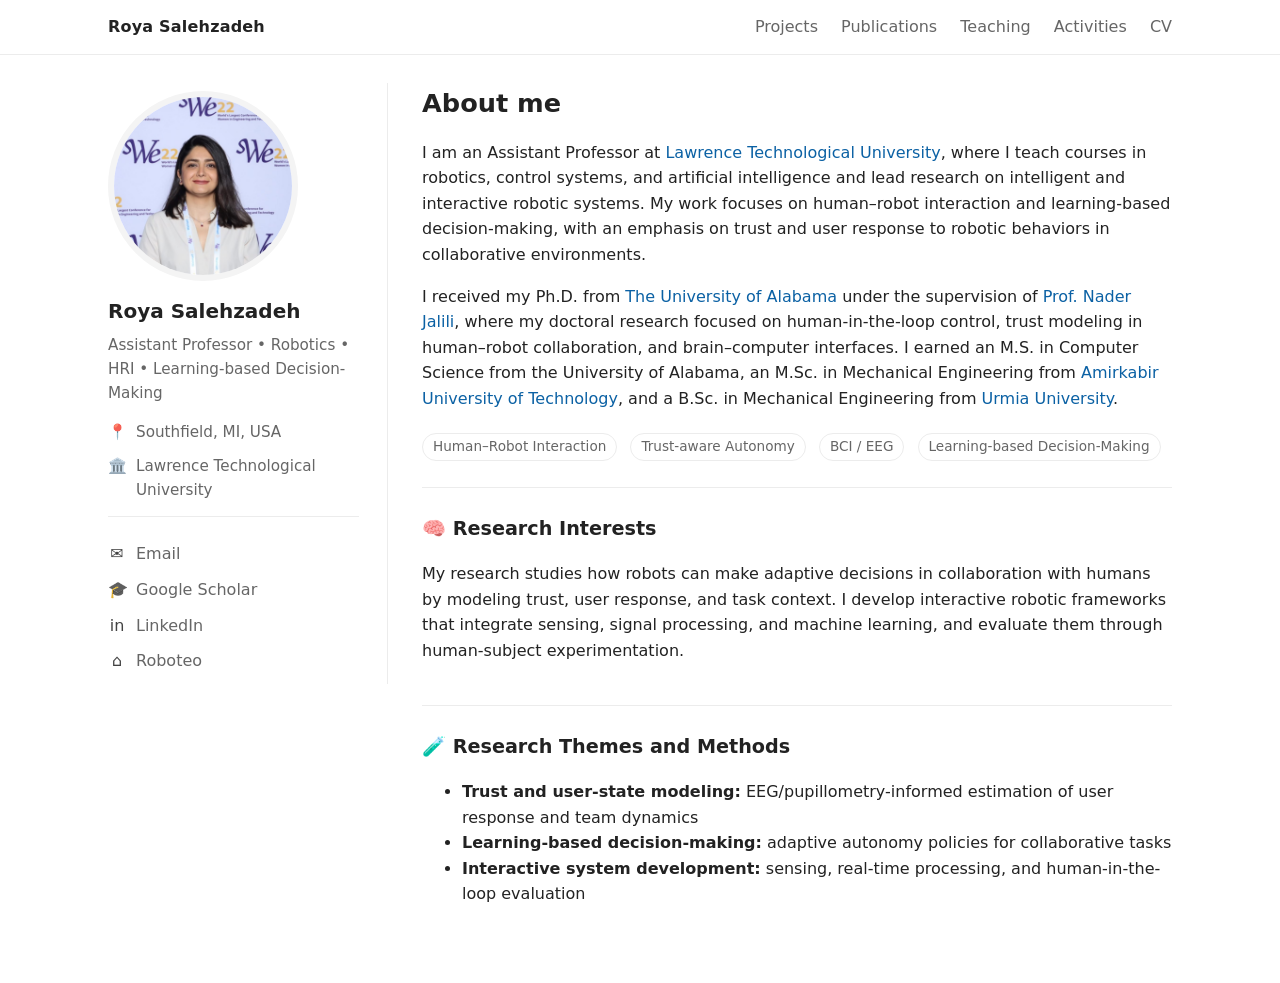
==== index.html @ 623c1b45 "Update index.html" ====
<!doctype html>
<html lang="en">
<head>
  <meta charset="utf-8" />
  <meta name="viewport" content="width=device-width,initial-scale=1" />
  <title>Roya Salehzadeh</title>

  <style>
    :root{
      --text:#222;
      --muted:#666;
      --link:#0b61a4;
      --line:#ececec;
      --bg:#ffffff;
      --card:#fafafa;
    }
    *{ box-sizing:border-box; }
    body{
      margin:0;
      background:var(--bg);
      color:var(--text);
      font-family: system-ui, -apple-system, Segoe UI, Roboto, Arial, sans-serif;
      line-height:1.6;
    }

    /* Top nav */
    header{
      border-bottom:1px solid var(--line);
      background:#fff;
      position:sticky;
      top:0;
      z-index:10;
    }
    .topbar{
      max-width:1100px;
      margin:0 auto;
      padding:14px 18px;
      display:flex;
      align-items:center;
      justify-content:space-between;
      gap:16px;
    }
    .brand{
      font-weight:650;
      letter-spacing:.2px;
      text-decoration:none;
      color:var(--text);
      white-space:nowrap;
    }
    nav a{
      color:var(--muted);
      text-decoration:none;
      margin-left:18px;
      font-weight:500;
    }
    nav a:hover{ color:var(--link); }

    a{ color:var(--link); text-decoration:none; }
    a:hover{ text-decoration:underline; }

    /* Layout */
    .wrap{
      max-width:1100px;
      margin:0 auto;
      padding:28px 18px 60px;
      display:grid;
      grid-template-columns: 280px 1fr;
      gap:34px;
      align-items:start;
    }

    /* Left profile card */
    .profile{
      position:sticky;
      top:78px; /* below navbar */
      border-right:1px solid var(--line);
      padding-right:28px;
    }
    .avatar{
      width:190px;
      height:190px;
      border-radius:50%;
      object-fit:cover;
      display:block;
      margin:8px 0 14px;
      border:6px solid #f4f4f4;
    }
    .name{
      font-size:1.25rem;
      font-weight:700;
      margin:0;
    }
    .title{
      margin:6px 0 14px;
      color:var(--muted);
      font-size:.95rem;
    }
    .meta{
      margin:14px 0 0;
      padding:0;
      list-style:none;
      color:var(--muted);
      font-size:.95rem;
    }
    .meta li{
      display:flex;
      gap:10px;
      align-items:flex-start;
      margin:10px 0;
    }
    .icon{
      width:18px;
      text-align:center;
      opacity:.85;
    }
    .links{
      margin-top:14px;
      padding-top:14px;
      border-top:1px solid var(--line);
    }
    .links a{
      display:flex;
      align-items:center;
      gap:10px;
      margin:10px 0;
      color:var(--text);
    }
    .links a span{ color:var(--muted); }
    .links a:hover span{ color:var(--link); }

    /* Right content */
    .content h2{
      font-size:1.6rem;
      margin:0 0 10px;
    }
    .section{
      padding:0 0 26px;
      border-bottom:1px solid var(--line);
      margin-bottom:26px;
    }
    .section h3{
      display:flex;
      align-items:center;
      gap:10px;
      margin:0 0 10px;
      font-size:1.2rem;
    }
    .pill{
      display:inline-block;
      padding:2px 10px;
      border:1px solid var(--line);
      border-radius:999px;
      font-size:.85rem;
      color:var(--muted);
      background:#fff;
      margin-right:8px;
      margin-top:6px;
    }

    /* Responsive */
    @media (max-width: 900px){
      .wrap{
        grid-template-columns: 1fr;
      }
      .profile{
        position:relative;
        top:auto;
        border-right:none;
        padding-right:0;
        border-bottom:1px solid var(--line);
        padding-bottom:22px;
        margin-bottom:22px;
      }
      .avatar{ margin:0 auto 12px; }
    }
  </style>
</head>

<body>
  <header>
    <div class="topbar">
      <a class="brand" href="index.html">Roya Salehzadeh</a>
      <nav>
        <a href="projects.html">Projects</a>
        <a href="publications.html">Publications</a>
        <a href="teaching.html">Teaching</a>
        <a href="activities.html">Activities</a>
        <a href="cv.html">CV</a>
        
      </nav>
    </div>
  </header>

  <main class="wrap">

    <!-- LEFT: profile -->
    <aside class="profile">
      <!-- Put your image in: images/Salehzadeh_headshot.jpg -->
      <img class="avatar" src="images/roya.jpg" alt="Roya Salehzadeh">

      <p class="name">Roya Salehzadeh</p>
      <p class="title">
        Assistant Professor • Robotics • HRI • Learning-based Decision-Making
      </p>

      <ul class="meta">
        <li><div class="icon">📍</div><div>Southfield, MI, USA</div></li>
        <li><div class="icon">🏛️</div><div>Lawrence Technological University</div></li>
      </ul>

      <div class="links">
        <a href="mailto:rsalehzad@ltu.edu"><div class="icon">✉️</div><span>Email</span></a>
        <a href="https://scholar.google.com/citations?user=mg-GJgMAAAAJ&hl=en" target="_blank" rel="noopener noreferrer">
        <div class="icon">🎓</div><span>Google Scholar</span>
        </a>

        <a href="https://www.linkedin.com/in/roya-salehzadeh/" target="_blank" rel="noopener noreferrer">
        <div class="icon">in</div><span>LinkedIn</span>
        </a>
        <a href="https://roboteo.ai/" target="_blank" rel="noopener noreferrer"><div class="icon">⌂</div><span>Roboteo</span></a>
        <!-- Add ORCID if you want -->
        <!-- <a href="https://orcid.org/0000-0000-0000-0000" target="_blank" rel="noopener noreferrer"><div class="icon">🆔</div><span>ORCID</span></a> -->
      </div>
    </aside>

    <!-- RIGHT: content -->
    <section class="content">

      <div class="section">
        <h2>About me</h2>
        <p>
          I am an Assistant Professor at
          <a href="https://www.ltu.edu/" target="_blank" rel="noopener noreferrer">Lawrence Technological University</a>,
          where I teach courses in robotics, control systems, and artificial intelligence and lead research on intelligent
          and interactive robotic systems. My work focuses on human–robot interaction and learning-based decision-making,
          with an emphasis on trust and user response to robotic behaviors in collaborative environments.
        </p>
        <p>
          I received my Ph.D. from
          <a href="https://www.ua.edu/" target="_blank" rel="noopener noreferrer">The University of Alabama</a>
          under the supervision of
          <a href="https://www.smu.edu/aboutsmu/administration/dean-lyle" target="_blank" rel="noopener noreferrer">Prof. Nader Jalili</a>,
          where my doctoral research focused on human-in-the-loop control, trust modeling in human–robot collaboration, and
          brain–computer interfaces.  I earned an M.S. in Computer Science from the University of Alabama, an M.Sc. in Mechanical Engineering from <a href="https://aut.ac.ir/en" target="_blank" rel="noopener noreferrer">Amirkabir University of Technology</a>,
          and a B.Sc. in Mechanical Engineering from <a href="https://urmia.ac.ir/" target="_blank" rel="noopener noreferrer">Urmia University</a>.
        </p>

        <div>
          <span class="pill">Human–Robot Interaction</span>
          <span class="pill">Trust-aware Autonomy</span>
          <span class="pill">BCI / EEG</span>
          <span class="pill">Learning-based Decision-Making</span>
        </div>
      </div>

      <div class="section">
        <h3>🧠 Research Interests</h3>
        <p>
          My research studies how robots can make adaptive decisions in collaboration with humans by modeling trust, user
          response, and task context. I develop interactive robotic frameworks that integrate sensing, signal processing,
          and machine learning, and evaluate them through human-subject experimentation.
        </p>
      </div>

      <div class="section" style="border-bottom:none; margin-bottom:0; padding-bottom:0;">
        <h3>🧪 Research Themes and Methods</h3>
        <ul>
          <li><b>Trust and user-state modeling:</b> EEG/pupillometry-informed estimation of user response and team dynamics</li>
          <li><b>Learning-based decision-making:</b> adaptive autonomy policies for collaborative tasks</li>
          <li><b>Interactive system development:</b> sensing, real-time processing, and human-in-the-loop evaluation</li>
        </ul>
      </div>

    </section>
  </main>
</body>
</html>
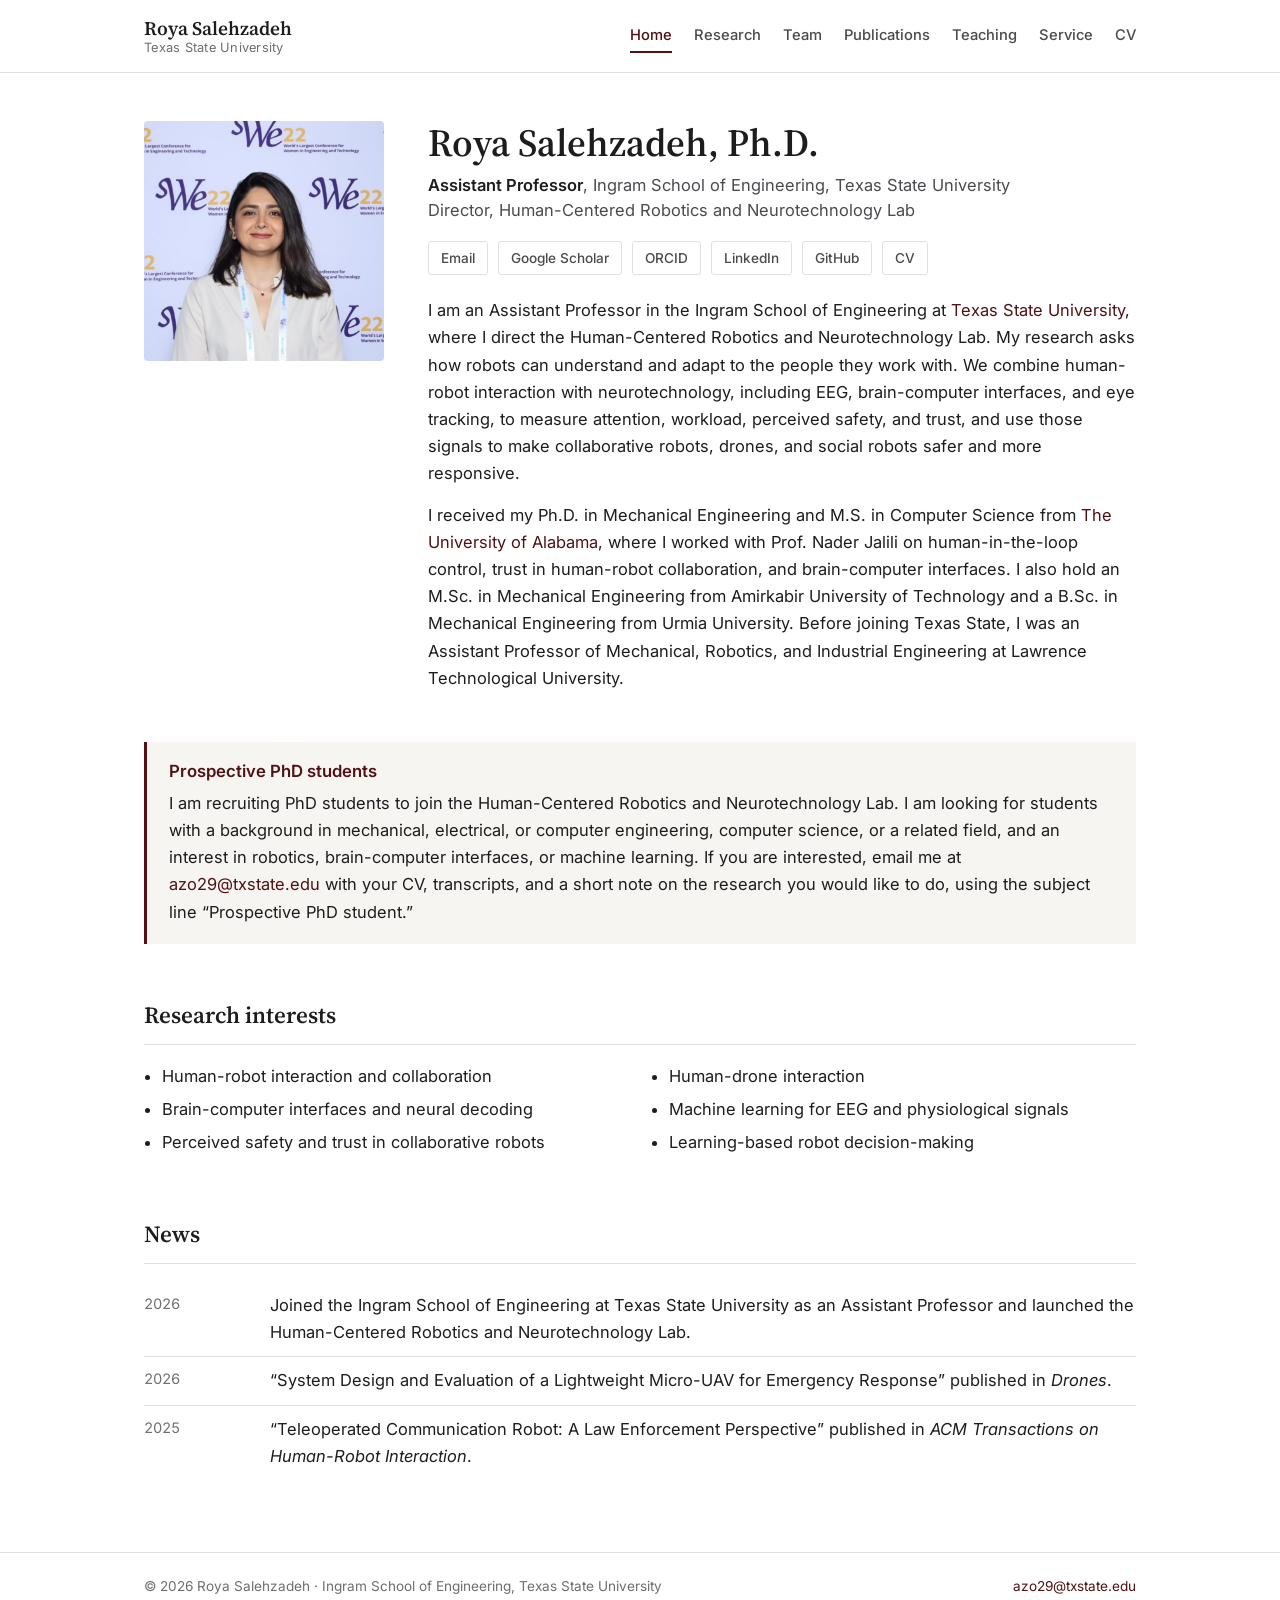
==== commit a151b726: "Redesign site and update for Texas State - Shared stylesheet with cleaner, professional layout - Upd" ====
--- a/index.html
+++ b/index.html
@@ -1,277 +1,105 @@
 <!doctype html>
 <html lang="en">
 <head>
-  <meta charset="utf-8" />
-  <meta name="viewport" content="width=device-width,initial-scale=1" />
-  <title>Roya Salehzadeh</title>
-
-  <style>
-    :root{
-      --text:#222;
-      --muted:#666;
-      --link:#0b61a4;
-      --line:#ececec;
-      --bg:#ffffff;
-      --card:#fafafa;
-    }
-    *{ box-sizing:border-box; }
-    body{
-      margin:0;
-      background:var(--bg);
-      color:var(--text);
-      font-family: system-ui, -apple-system, Segoe UI, Roboto, Arial, sans-serif;
-      line-height:1.6;
-    }
-
-    /* Top nav */
-    header{
-      border-bottom:1px solid var(--line);
-      background:#fff;
-      position:sticky;
-      top:0;
-      z-index:10;
-    }
-    .topbar{
-      max-width:1100px;
-      margin:0 auto;
-      padding:14px 18px;
-      display:flex;
-      align-items:center;
-      justify-content:space-between;
-      gap:16px;
-    }
-    .brand{
-      font-weight:650;
-      letter-spacing:.2px;
-      text-decoration:none;
-      color:var(--text);
-      white-space:nowrap;
-    }
-    nav a{
-      color:var(--muted);
-      text-decoration:none;
-      margin-left:18px;
-      font-weight:500;
-    }
-    nav a:hover{ color:var(--link); }
-
-    a{ color:var(--link); text-decoration:none; }
-    a:hover{ text-decoration:underline; }
-
-    /* Layout */
-    .wrap{
-      max-width:1100px;
-      margin:0 auto;
-      padding:28px 18px 60px;
-      display:grid;
-      grid-template-columns: 280px 1fr;
-      gap:34px;
-      align-items:start;
-    }
-
-    /* Left profile card */
-    .profile{
-      position:sticky;
-      top:78px; /* below navbar */
-      border-right:1px solid var(--line);
-      padding-right:28px;
-    }
-    .avatar{
-      width:190px;
-      height:190px;
-      border-radius:50%;
-      object-fit:cover;
-      display:block;
-      margin:8px 0 14px;
-      border:6px solid #f4f4f4;
-    }
-    .name{
-      font-size:1.25rem;
-      font-weight:700;
-      margin:0;
-    }
-    .title{
-      margin:6px 0 14px;
-      color:var(--muted);
-      font-size:.95rem;
-    }
-    .meta{
-      margin:14px 0 0;
-      padding:0;
-      list-style:none;
-      color:var(--muted);
-      font-size:.95rem;
-    }
-    .meta li{
-      display:flex;
-      gap:10px;
-      align-items:flex-start;
-      margin:10px 0;
-    }
-    .icon{
-      width:18px;
-      text-align:center;
-      opacity:.85;
-    }
-    .links{
-      margin-top:14px;
-      padding-top:14px;
-      border-top:1px solid var(--line);
-    }
-    .links a{
-      display:flex;
-      align-items:center;
-      gap:10px;
-      margin:10px 0;
-      color:var(--text);
-    }
-    .links a span{ color:var(--muted); }
-    .links a:hover span{ color:var(--link); }
-
-    /* Right content */
-    .content h2{
-      font-size:1.6rem;
-      margin:0 0 10px;
-    }
-    .section{
-      padding:0 0 26px;
-      border-bottom:1px solid var(--line);
-      margin-bottom:26px;
-    }
-    .section h3{
-      display:flex;
-      align-items:center;
-      gap:10px;
-      margin:0 0 10px;
-      font-size:1.2rem;
-    }
-    .pill{
-      display:inline-block;
-      padding:2px 10px;
-      border:1px solid var(--line);
-      border-radius:999px;
-      font-size:.85rem;
-      color:var(--muted);
-      background:#fff;
-      margin-right:8px;
-      margin-top:6px;
-    }
-
-    /* Responsive */
-    @media (max-width: 900px){
-      .wrap{
-        grid-template-columns: 1fr;
-      }
-      .profile{
-        position:relative;
-        top:auto;
-        border-right:none;
-        padding-right:0;
-        border-bottom:1px solid var(--line);
-        padding-bottom:22px;
-        margin-bottom:22px;
-      }
-      .avatar{ margin:0 auto 12px; }
-    }
-  </style>
+  <meta charset="utf-8">
+  <meta name="viewport" content="width=device-width, initial-scale=1">
+  <title>Roya Salehzadeh | Texas State University</title>
+  <meta name="description" content="Roya Salehzadeh, Assistant Professor at Texas State University. Human-robot interaction, brain-computer interfaces, and neurotechnology.">
+  <link rel="preconnect" href="https://fonts.googleapis.com">
+  <link rel="preconnect" href="https://fonts.gstatic.com" crossorigin>
+  <link href="https://fonts.googleapis.com/css2?family=Inter:wght@400;500;600&family=Source+Serif+4:opsz,wght@8..60,600&display=swap" rel="stylesheet">
+  <link rel="stylesheet" href="style.css">
 </head>
-
 <body>
-  <header>
-    <div class="topbar">
-      <a class="brand" href="index.html">Roya Salehzadeh</a>
-      <nav>
-        <a href="projects.html">Projects</a>
+  <header class="site-header">
+    <div class="bar">
+      <a class="brand" href="index.html"><strong>Roya Salehzadeh</strong><span>Texas State University</span></a>
+      <nav class="nav" aria-label="Main">
+        <a href="index.html" aria-current="page">Home</a>
+        <a href="projects.html">Research</a>
+        <a href="team.html">Team</a>
         <a href="publications.html">Publications</a>
         <a href="teaching.html">Teaching</a>
-        <a href="activities.html">Activities</a>
+        <a href="activities.html">Service</a>
         <a href="cv.html">CV</a>
-        
       </nav>
     </div>
   </header>
 
-  <main class="wrap">
-
-    <!-- LEFT: profile -->
-    <aside class="profile">
-      <!-- Put your image in: images/Salehzadeh_headshot.jpg -->
-      <img class="avatar" src="images/roya.jpg" alt="Roya Salehzadeh">
-
-      <p class="name">Roya Salehzadeh</p>
-      <p class="title">
-        Assistant Professor • Robotics • HRI • Learning-based Decision-Making
-      </p>
-
-      <ul class="meta">
-        <li><div class="icon">📍</div><div>Southfield, MI, USA</div></li>
-        <li><div class="icon">🏛️</div><div>Lawrence Technological University</div></li>
-      </ul>
-
-      <div class="links">
-        <a href="mailto:rsalehzad@ltu.edu"><div class="icon">✉️</div><span>Email</span></a>
-        <a href="https://scholar.google.com/citations?user=mg-GJgMAAAAJ&hl=en" target="_blank" rel="noopener noreferrer">
-        <div class="icon">🎓</div><span>Google Scholar</span>
-        </a>
-
-        <a href="https://www.linkedin.com/in/roya-salehzadeh/" target="_blank" rel="noopener noreferrer">
-        <div class="icon">in</div><span>LinkedIn</span>
-        </a>
-        <a href="https://roboteo.ai/" target="_blank" rel="noopener noreferrer"><div class="icon">⌂</div><span>Roboteo</span></a>
-        <!-- Add ORCID if you want -->
-        <!-- <a href="https://orcid.org/0000-0000-0000-0000" target="_blank" rel="noopener noreferrer"><div class="icon">🆔</div><span>ORCID</span></a> -->
-      </div>
-    </aside>
-
-    <!-- RIGHT: content -->
-    <section class="content">
-
-      <div class="section">
-        <h2>About me</h2>
+  <main>
+    <section class="hero">
+      <img class="portrait" src="images/roya.jpg" alt="Portrait of Roya Salehzadeh">
+      <div>
+        <h1>Roya Salehzadeh, Ph.D.</h1>
+        <p class="role">
+          <strong>Assistant Professor</strong>, Ingram School of Engineering, Texas State University<br>
+          Director, Human-Centered Robotics and Neurotechnology Lab
+        </p>
+        <ul class="contact">
+          <li><a href="mailto:azo29@txstate.edu">Email</a></li>
+          <li><a href="https://scholar.google.com/citations?user=mg-GJgMAAAAJ&amp;hl=en" target="_blank" rel="noopener noreferrer">Google Scholar</a></li>
+          <li><a href="https://orcid.org/0000-0002-6522-7615" target="_blank" rel="noopener noreferrer">ORCID</a></li>
+          <li><a href="https://www.linkedin.com/in/roya-salehzadeh/" target="_blank" rel="noopener noreferrer">LinkedIn</a></li>
+          <li><a href="https://github.com/RoyaSalehzadeh" target="_blank" rel="noopener noreferrer">GitHub</a></li>
+          <li><a href="cv.html">CV</a></li>
+        </ul>
         <p>
-          I am an Assistant Professor at
-          <a href="https://www.ltu.edu/" target="_blank" rel="noopener noreferrer">Lawrence Technological University</a>,
-          where I teach courses in robotics, control systems, and artificial intelligence and lead research on intelligent
-          and interactive robotic systems. My work focuses on human–robot interaction and learning-based decision-making,
-          with an emphasis on trust and user response to robotic behaviors in collaborative environments.
+          I am an Assistant Professor in the Ingram School of Engineering at
+          <a href="https://www.txst.edu/" target="_blank" rel="noopener noreferrer">Texas State University</a>,
+          where I direct the Human-Centered Robotics and Neurotechnology Lab. My research asks how robots can understand
+          and adapt to the people they work with. We combine human-robot interaction with neurotechnology, including EEG,
+          brain-computer interfaces, and eye tracking, to measure attention, workload, perceived safety, and trust, and use
+          those signals to make collaborative robots, drones, and social robots safer and more responsive.
         </p>
         <p>
-          I received my Ph.D. from
-          <a href="https://www.ua.edu/" target="_blank" rel="noopener noreferrer">The University of Alabama</a>
-          under the supervision of
-          <a href="https://www.smu.edu/aboutsmu/administration/dean-lyle" target="_blank" rel="noopener noreferrer">Prof. Nader Jalili</a>,
-          where my doctoral research focused on human-in-the-loop control, trust modeling in human–robot collaboration, and
-          brain–computer interfaces.  I earned an M.S. in Computer Science from the University of Alabama, an M.Sc. in Mechanical Engineering from <a href="https://aut.ac.ir/en" target="_blank" rel="noopener noreferrer">Amirkabir University of Technology</a>,
-          and a B.Sc. in Mechanical Engineering from <a href="https://urmia.ac.ir/" target="_blank" rel="noopener noreferrer">Urmia University</a>.
-        </p>
-
-        <div>
-          <span class="pill">Human–Robot Interaction</span>
-          <span class="pill">Trust-aware Autonomy</span>
-          <span class="pill">BCI / EEG</span>
-          <span class="pill">Learning-based Decision-Making</span>
-        </div>
-      </div>
-
-      <div class="section">
-        <h3>🧠 Research Interests</h3>
-        <p>
-          My research studies how robots can make adaptive decisions in collaboration with humans by modeling trust, user
-          response, and task context. I develop interactive robotic frameworks that integrate sensing, signal processing,
-          and machine learning, and evaluate them through human-subject experimentation.
+          I received my Ph.D. in Mechanical Engineering and M.S. in Computer Science from
+          <a href="https://www.ua.edu/" target="_blank" rel="noopener noreferrer">The University of Alabama</a>,
+          where I worked with Prof. Nader Jalili on human-in-the-loop control, trust in human-robot collaboration, and
+          brain-computer interfaces. I also hold an M.Sc. in Mechanical Engineering from Amirkabir University of Technology
+          and a B.Sc. in Mechanical Engineering from Urmia University. Before joining Texas State, I was an Assistant
+          Professor of Mechanical, Robotics, and Industrial Engineering at Lawrence Technological University.
         </p>
       </div>
+    </section>
 
-      <div class="section" style="border-bottom:none; margin-bottom:0; padding-bottom:0;">
-        <h3>🧪 Research Themes and Methods</h3>
-        <ul>
-          <li><b>Trust and user-state modeling:</b> EEG/pupillometry-informed estimation of user response and team dynamics</li>
-          <li><b>Learning-based decision-making:</b> adaptive autonomy policies for collaborative tasks</li>
-          <li><b>Interactive system development:</b> sensing, real-time processing, and human-in-the-loop evaluation</li>
-        </ul>
-      </div>
+    <div class="callout" id="join">
+      <h3>Prospective PhD students</h3>
+      <p>
+        I am recruiting PhD students to join the Human-Centered Robotics and Neurotechnology Lab. I am looking for students
+        with a background in mechanical, electrical, or computer engineering, computer science, or a related field, and an
+        interest in robotics, brain-computer interfaces, or machine learning. If you are interested, email me at
+        <a href="mailto:azo29@txstate.edu?subject=Prospective%20PhD%20student">azo29@txstate.edu</a> with your CV, transcripts,
+        and a short note on the research you would like to do, using the subject line &ldquo;Prospective PhD student.&rdquo;
+      </p>
+    </div>
 
+    <section>
+      <h2>Research interests</h2>
+      <ul class="interests">
+        <li>Human-robot interaction and collaboration</li>
+        <li>Brain-computer interfaces and neural decoding</li>
+        <li>Perceived safety and trust in collaborative robots</li>
+        <li>Human-drone interaction</li>
+        <li>Machine learning for EEG and physiological signals</li>
+        <li>Learning-based robot decision-making</li>
+      </ul>
+    </section>
+
+    <section>
+      <h2>News</h2>
+      <ul class="news">
+        <li><time>2026</time><span>Joined the Ingram School of Engineering at Texas State University as an Assistant Professor and launched the Human-Centered Robotics and Neurotechnology Lab.</span></li>
+        <li><time>2026</time><span>&ldquo;System Design and Evaluation of a Lightweight Micro-UAV for Emergency Response&rdquo; published in <i>Drones</i>.</span></li>
+        <li><time>2025</time><span>&ldquo;Teleoperated Communication Robot: A Law Enforcement Perspective&rdquo; published in <i>ACM Transactions on Human-Robot Interaction</i>.</span></li>
+      </ul>
     </section>
   </main>
+
+  <footer class="site-footer">
+    <div class="bar">
+      <span>&copy; 2026 Roya Salehzadeh &middot; Ingram School of Engineering, Texas State University</span>
+      <a href="mailto:azo29@txstate.edu">azo29@txstate.edu</a>
+    </div>
+  </footer>
 </body>
 </html>
--- a/style.css
+++ b/style.css
@@ -0,0 +1,225 @@
+:root {
+  --ink: #1d1d1f;
+  --ink-2: #4a4a4f;
+  --ink-3: #6e6e73;
+  --line: #e4e1dc;
+  --paper: #ffffff;
+  --paper-2: #f7f5f2;
+  --accent: #501214;
+  --accent-2: #7a1f22;
+  --gold: #8d734a;
+  --serif: "Source Serif 4", Georgia, "Times New Roman", serif;
+  --sans: "Inter", system-ui, -apple-system, "Segoe UI", Roboto, Arial, sans-serif;
+  --max: 1040px;
+}
+
+* { box-sizing: border-box; }
+html { scroll-behavior: smooth; }
+body {
+  margin: 0;
+  background: var(--paper);
+  color: var(--ink);
+  font-family: var(--sans);
+  font-size: 16.5px;
+  line-height: 1.65;
+  -webkit-font-smoothing: antialiased;
+}
+img { max-width: 100%; display: block; }
+a { color: var(--accent); text-decoration: none; }
+a:hover { text-decoration: underline; text-underline-offset: 3px; }
+
+/* Header */
+.site-header {
+  border-bottom: 1px solid var(--line);
+  background: rgba(255, 255, 255, 0.96);
+  position: sticky;
+  top: 0;
+  z-index: 20;
+}
+.bar {
+  max-width: var(--max);
+  margin: 0 auto;
+  padding: 16px 24px;
+  display: flex;
+  align-items: center;
+  justify-content: space-between;
+  gap: 24px;
+  flex-wrap: wrap;
+}
+.brand { color: var(--ink); line-height: 1.25; }
+.brand:hover { text-decoration: none; }
+.brand strong { display: block; font-family: var(--serif); font-size: 1.2rem; font-weight: 600; }
+.brand span { display: block; font-size: 0.8rem; color: var(--ink-3); letter-spacing: 0.02em; }
+.nav { display: flex; flex-wrap: wrap; gap: 4px 22px; }
+.nav a {
+  color: var(--ink-2);
+  font-size: 0.92rem;
+  font-weight: 500;
+  padding: 4px 0;
+  border-bottom: 2px solid transparent;
+}
+.nav a:hover { color: var(--accent); text-decoration: none; }
+.nav a[aria-current="page"] { color: var(--accent); border-bottom-color: var(--accent); }
+
+/* Layout */
+main { max-width: var(--max); margin: 0 auto; padding: 48px 24px 72px; }
+.page-title { font-family: var(--serif); font-size: 2.2rem; font-weight: 600; line-height: 1.2; margin: 0 0 10px; }
+.lede { color: var(--ink-2); font-size: 1.05rem; max-width: 720px; margin: 0 0 40px; }
+section + section { margin-top: 52px; }
+h2 {
+  font-family: var(--serif);
+  font-size: 1.45rem;
+  font-weight: 600;
+  margin: 0 0 18px;
+  padding-bottom: 10px;
+  border-bottom: 1px solid var(--line);
+}
+h3 { font-size: 1.05rem; font-weight: 600; margin: 0 0 6px; line-height: 1.4; }
+p { margin: 0 0 14px; }
+.muted { color: var(--ink-3); }
+.small { font-size: 0.9rem; }
+
+/* Home hero */
+.hero { display: grid; grid-template-columns: 240px 1fr; gap: 44px; align-items: start; }
+.portrait { width: 240px; height: 240px; object-fit: cover; border-radius: 4px; }
+.hero h1 { font-family: var(--serif); font-size: 2.4rem; font-weight: 600; line-height: 1.15; margin: 0 0 8px; }
+.role { margin: 0 0 18px; color: var(--ink-2); line-height: 1.5; }
+.role strong { color: var(--ink); font-weight: 600; }
+.contact { display: flex; flex-wrap: wrap; gap: 8px 10px; margin: 0 0 22px; padding: 0; list-style: none; }
+.contact a {
+  display: inline-block;
+  font-size: 0.85rem;
+  font-weight: 500;
+  color: var(--ink-2);
+  border: 1px solid var(--line);
+  border-radius: 3px;
+  padding: 5px 12px;
+}
+.contact a:hover { color: var(--accent); border-color: var(--accent); text-decoration: none; }
+
+/* Callout */
+.callout {
+  border-left: 3px solid var(--accent);
+  background: var(--paper-2);
+  padding: 18px 22px;
+  margin: 36px 0 52px;
+}
+.callout h3 { color: var(--accent); margin-bottom: 6px; }
+.callout p:last-child { margin-bottom: 0; }
+
+/* Lists */
+.tags { display: flex; flex-wrap: wrap; gap: 6px; margin: 10px 0 0; padding: 0; list-style: none; }
+.tags li {
+  font-size: 0.78rem;
+  font-weight: 500;
+  color: var(--ink-2);
+  background: var(--paper-2);
+  border: 1px solid var(--line);
+  border-radius: 3px;
+  padding: 2px 9px;
+}
+.interests { columns: 2; column-gap: 40px; padding-left: 18px; margin: 0; }
+.interests li { margin-bottom: 6px; break-inside: avoid; }
+
+.news { list-style: none; margin: 0; padding: 0; }
+.news li { display: grid; grid-template-columns: 110px 1fr; gap: 16px; padding: 10px 0; border-bottom: 1px solid var(--line); }
+.news li:last-child { border-bottom: none; }
+.news time { color: var(--ink-3); font-size: 0.9rem; font-variant-numeric: tabular-nums; }
+
+/* Research projects */
+.project { display: grid; grid-template-columns: 260px 1fr; gap: 28px; padding: 26px 0; border-bottom: 1px solid var(--line); }
+.project:last-child { border-bottom: none; }
+.project img { width: 260px; height: 175px; object-fit: cover; border-radius: 3px; background: var(--paper-2); }
+.project figcaption { font-size: 0.78rem; color: var(--ink-3); margin-top: 6px; }
+.project figure { margin: 0; }
+.project p { color: var(--ink-2); }
+
+.current { display: grid; grid-template-columns: repeat(3, minmax(0, 1fr)); gap: 18px; }
+.current article { border: 1px solid var(--line); border-top: 3px solid var(--accent); padding: 18px 20px; }
+.current p { color: var(--ink-2); font-size: 0.93rem; margin: 0; }
+
+/* Publications */
+.pubs { padding-left: 0; list-style: none; counter-reset: pub; margin: 0; }
+.pubs li { position: relative; padding: 12px 0 12px 44px; border-bottom: 1px solid var(--line); counter-increment: pub; }
+.pubs li:last-child { border-bottom: none; }
+.pubs li::before { content: "[" counter(pub) "]"; position: absolute; left: 0; color: var(--ink-3); font-size: 0.85rem; top: 14px; }
+.pubs .title { font-weight: 600; color: var(--ink); }
+.pubs .venue { font-style: italic; }
+.pubs .me { font-weight: 600; text-decoration: underline; text-decoration-color: var(--line); text-underline-offset: 3px; }
+.pubs .year { color: var(--ink-3); }
+
+/* Team */
+.people { display: grid; grid-template-columns: repeat(auto-fill, minmax(210px, 1fr)); gap: 26px; }
+.person { text-align: left; }
+.person img, .person .ph {
+  width: 100%;
+  aspect-ratio: 1 / 1;
+  object-fit: cover;
+  border-radius: 3px;
+  background: var(--paper-2);
+  margin-bottom: 12px;
+}
+.person .ph { display: flex; align-items: center; justify-content: center; border: 1px dashed #cfc9c0; }
+.person .ph svg { width: 42%; height: 42%; color: #c4bdb2; }
+.person h3 { margin: 0 0 2px; }
+.person .pos { color: var(--accent); font-size: 0.88rem; font-weight: 500; margin: 0 0 4px; }
+.person p { font-size: 0.9rem; color: var(--ink-2); margin: 0; }
+.pi { display: grid; grid-template-columns: 200px 1fr; gap: 32px; align-items: start; }
+.pi img { width: 200px; height: 200px; object-fit: cover; border-radius: 3px; }
+
+/* Cards (teaching, service) */
+.course { padding: 16px 0; border-bottom: 1px solid var(--line); }
+.course:last-child { border-bottom: none; }
+.course h3 { margin-bottom: 2px; }
+.course .code { color: var(--ink-3); font-weight: 500; font-size: 0.9rem; margin-left: 6px; }
+.course p { margin: 0; color: var(--ink-2); font-size: 0.95rem; }
+
+.entry { display: grid; grid-template-columns: 200px 1fr; gap: 26px; padding: 22px 0; border-bottom: 1px solid var(--line); }
+.entry:last-child { border-bottom: none; }
+.entry.noimg { grid-template-columns: 1fr; }
+.entry img { width: 200px; height: 150px; object-fit: cover; border-radius: 3px; }
+.entry .where { color: var(--ink-3); font-size: 0.88rem; margin: 0 0 8px; }
+.entry p, .entry li { color: var(--ink-2); }
+.entry ul { margin: 0; padding-left: 18px; }
+.links-row { display: flex; gap: 16px; font-size: 0.9rem; font-weight: 500; margin-top: 6px; }
+
+.plain { padding-left: 18px; margin: 0; }
+.plain li { margin-bottom: 8px; color: var(--ink-2); }
+.dated { list-style: none; padding: 0; margin: 0; }
+.dated li { display: grid; grid-template-columns: 1fr auto; gap: 20px; padding: 9px 0; border-bottom: 1px solid var(--line); }
+.dated li:last-child { border-bottom: none; }
+.dated .when { color: var(--ink-3); font-size: 0.9rem; white-space: nowrap; font-variant-numeric: tabular-nums; }
+
+.button {
+  display: inline-block;
+  background: var(--accent);
+  color: #fff;
+  font-weight: 500;
+  font-size: 0.92rem;
+  padding: 9px 18px;
+  border-radius: 3px;
+}
+.button:hover { background: var(--accent-2); text-decoration: none; }
+
+/* Footer */
+.site-footer { border-top: 1px solid var(--line); }
+.site-footer .bar { font-size: 0.85rem; color: var(--ink-3); padding-top: 22px; padding-bottom: 22px; }
+
+/* Responsive */
+@media (max-width: 860px) {
+  .hero, .pi { grid-template-columns: 1fr; gap: 24px; }
+  .portrait { width: 180px; height: 180px; }
+  .project, .entry { grid-template-columns: 1fr; gap: 14px; }
+  .project img, .entry img { width: 100%; height: 200px; }
+  .current { grid-template-columns: 1fr; }
+  .interests { columns: 1; }
+}
+@media (max-width: 560px) {
+  body { font-size: 16px; }
+  main { padding: 32px 16px 56px; }
+  .bar { padding: 14px 16px; }
+  .hero h1, .page-title { font-size: 1.9rem; }
+  .news li { grid-template-columns: 1fr; gap: 2px; }
+  .dated li { grid-template-columns: 1fr; gap: 0; }
+  .pi img { width: 160px; height: 160px; }
+}
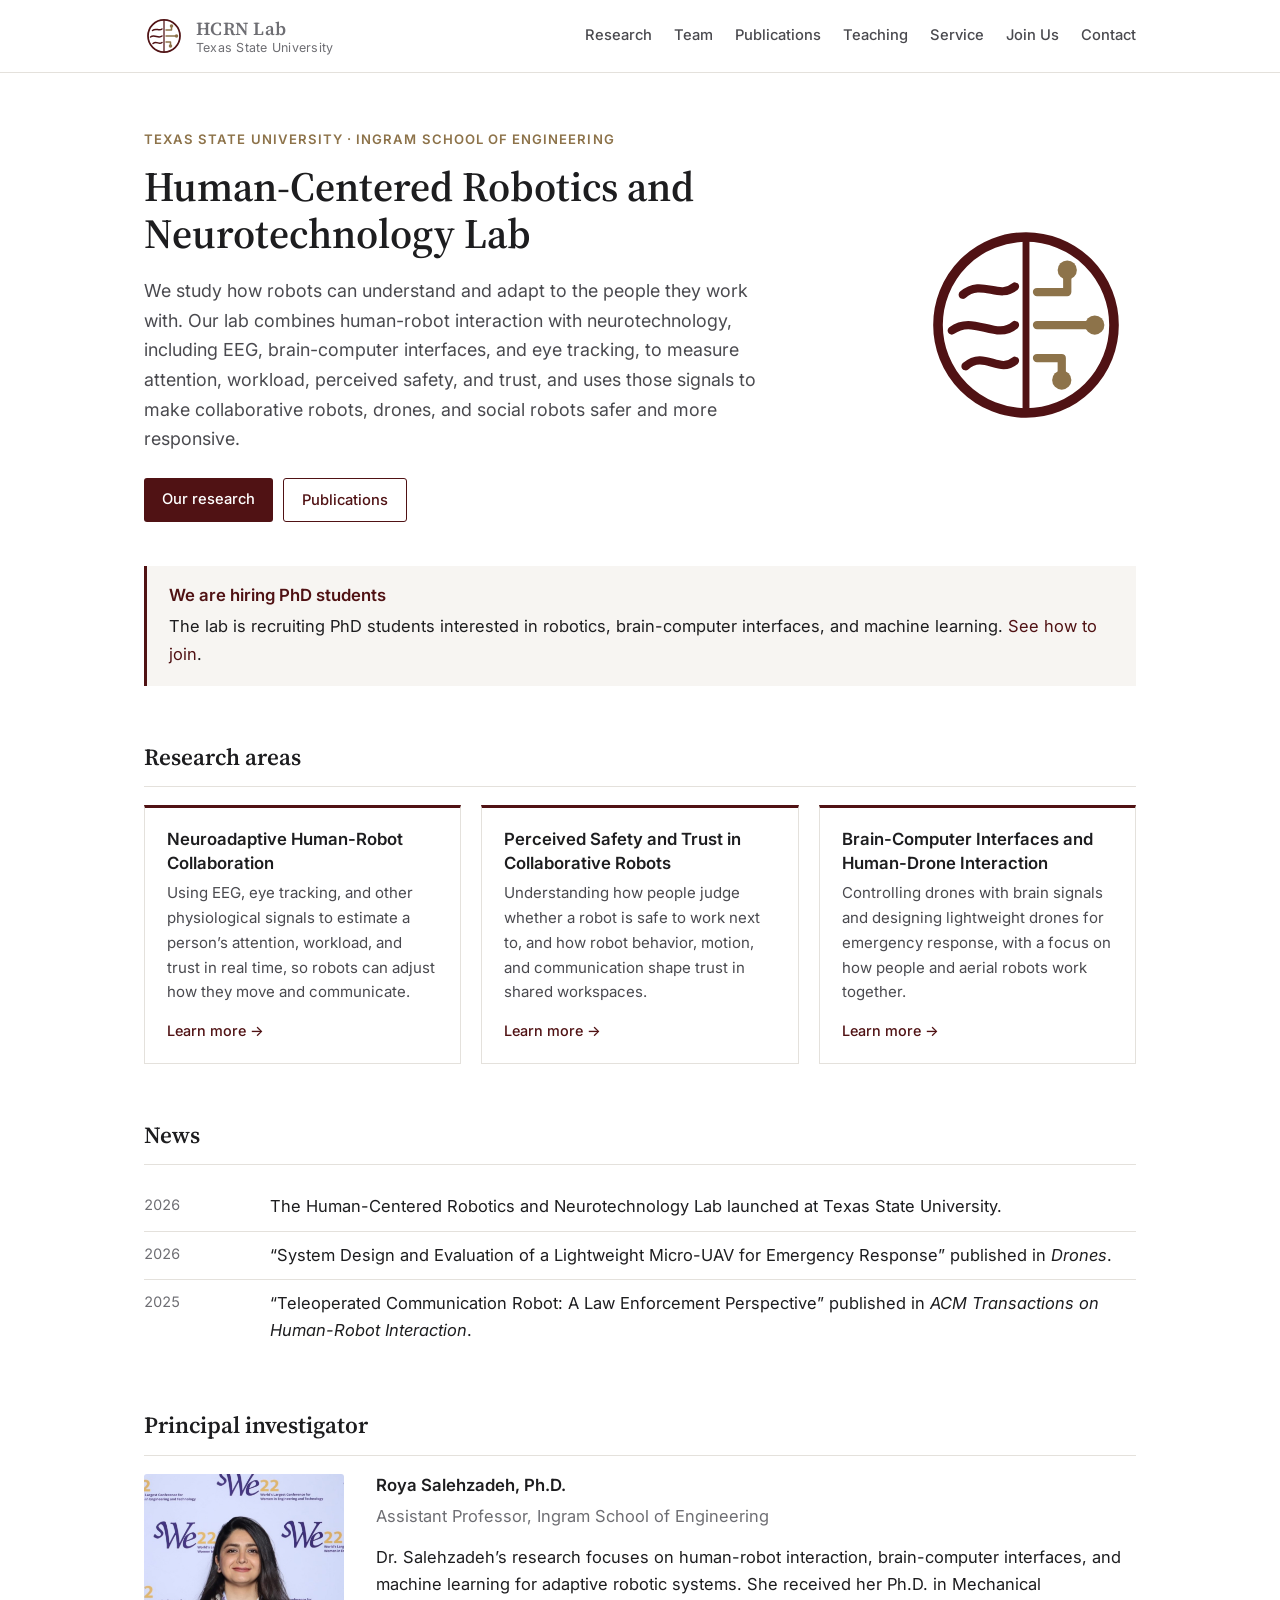
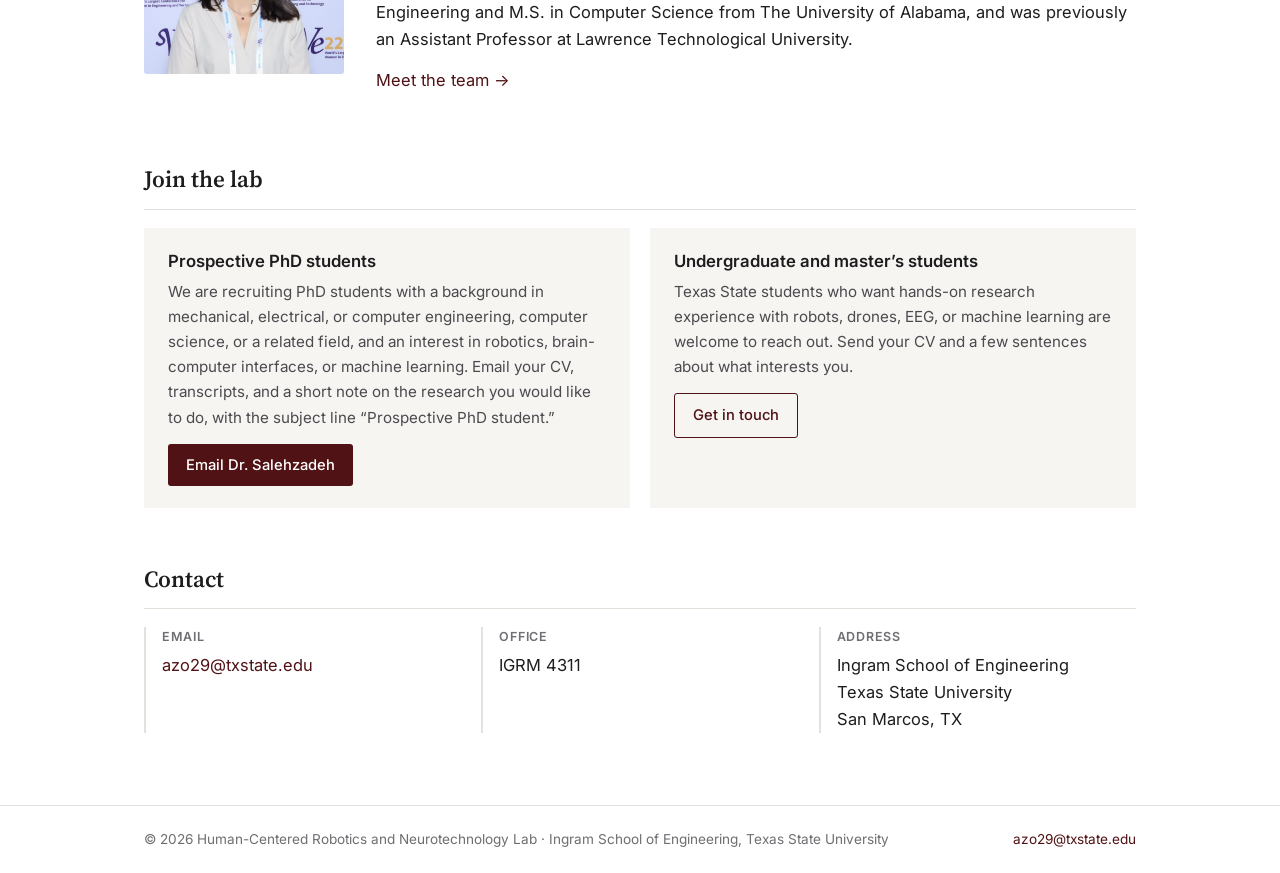
==== commit 313ef466: "Make the home page about the HCRN Lab - Lab name, logo, and mission in the hero, with research and p" ====
--- a/index.html
+++ b/index.html
@@ -3,101 +3,151 @@
 <head>
   <meta charset="utf-8">
   <meta name="viewport" content="width=device-width, initial-scale=1">
-  <title>Roya Salehzadeh | Texas State University</title>
-  <meta name="description" content="Roya Salehzadeh, Assistant Professor at Texas State University. Human-robot interaction, brain-computer interfaces, and neurotechnology.">
+  <title>Human-Centered Robotics and Neurotechnology Lab | Texas State University</title>
+  <meta name="description" content="The Human-Centered Robotics and Neurotechnology (HCRN) Lab at Texas State University studies how robots can understand and adapt to the people they work with.">
   <link rel="preconnect" href="https://fonts.googleapis.com">
   <link rel="preconnect" href="https://fonts.gstatic.com" crossorigin>
   <link href="https://fonts.googleapis.com/css2?family=Inter:wght@400;500;600&family=Source+Serif+4:opsz,wght@8..60,600&display=swap" rel="stylesheet">
   <link rel="stylesheet" href="style.css">
+  <link rel="icon" href="images/logo.svg" type="image/svg+xml">
 </head>
 <body>
   <header class="site-header">
     <div class="bar">
-      <a class="brand" href="index.html"><strong>Roya Salehzadeh</strong><span>Texas State University</span></a>
+      <a class="brand" href="index.html"><img src="images/logo.svg" alt=""><span class="brand-text"><strong>HCRN Lab</strong><span>Texas State University</span></span></a>
       <nav class="nav" aria-label="Main">
-        <a href="index.html" aria-current="page">Home</a>
         <a href="projects.html">Research</a>
         <a href="team.html">Team</a>
         <a href="publications.html">Publications</a>
         <a href="teaching.html">Teaching</a>
         <a href="activities.html">Service</a>
-        <a href="cv.html">CV</a>
+        <a href="index.html#join">Join Us</a>
+        <a href="index.html#contact">Contact</a>
       </nav>
     </div>
   </header>
 
   <main>
-    <section class="hero">
-      <img class="portrait" src="images/roya.jpg" alt="Portrait of Roya Salehzadeh">
+    <section class="lab-hero">
       <div>
-        <h1>Roya Salehzadeh, Ph.D.</h1>
-        <p class="role">
-          <strong>Assistant Professor</strong>, Ingram School of Engineering, Texas State University<br>
-          Director, Human-Centered Robotics and Neurotechnology Lab
+        <p class="kicker">Texas State University &middot; Ingram School of Engineering</p>
+        <h1>Human-Centered Robotics and Neurotechnology Lab</h1>
+        <p class="mission">
+          We study how robots can understand and adapt to the people they work with. Our lab combines human-robot
+          interaction with neurotechnology, including EEG, brain-computer interfaces, and eye tracking, to measure
+          attention, workload, perceived safety, and trust, and uses those signals to make collaborative robots, drones,
+          and social robots safer and more responsive.
         </p>
-        <ul class="contact">
-          <li><a href="mailto:azo29@txstate.edu">Email</a></li>
-          <li><a href="https://scholar.google.com/citations?user=mg-GJgMAAAAJ&amp;hl=en" target="_blank" rel="noopener noreferrer">Google Scholar</a></li>
-          <li><a href="https://orcid.org/0000-0002-6522-7615" target="_blank" rel="noopener noreferrer">ORCID</a></li>
-          <li><a href="https://www.linkedin.com/in/roya-salehzadeh/" target="_blank" rel="noopener noreferrer">LinkedIn</a></li>
-          <li><a href="https://github.com/RoyaSalehzadeh" target="_blank" rel="noopener noreferrer">GitHub</a></li>
-          <li><a href="cv.html">CV</a></li>
-        </ul>
-        <p>
-          I am an Assistant Professor in the Ingram School of Engineering at
-          <a href="https://www.txst.edu/" target="_blank" rel="noopener noreferrer">Texas State University</a>,
-          where I direct the Human-Centered Robotics and Neurotechnology Lab. My research asks how robots can understand
-          and adapt to the people they work with. We combine human-robot interaction with neurotechnology, including EEG,
-          brain-computer interfaces, and eye tracking, to measure attention, workload, perceived safety, and trust, and use
-          those signals to make collaborative robots, drones, and social robots safer and more responsive.
-        </p>
-        <p>
-          I received my Ph.D. in Mechanical Engineering and M.S. in Computer Science from
-          <a href="https://www.ua.edu/" target="_blank" rel="noopener noreferrer">The University of Alabama</a>,
-          where I worked with Prof. Nader Jalili on human-in-the-loop control, trust in human-robot collaboration, and
-          brain-computer interfaces. I also hold an M.Sc. in Mechanical Engineering from Amirkabir University of Technology
-          and a B.Sc. in Mechanical Engineering from Urmia University. Before joining Texas State, I was an Assistant
-          Professor of Mechanical, Robotics, and Industrial Engineering at Lawrence Technological University.
-        </p>
+        <div class="actions">
+          <a class="button" href="projects.html">Our research</a>
+          <a class="button ghost" href="publications.html">Publications</a>
+        </div>
       </div>
+      <img class="logo-big" src="images/logo.svg" alt="HCRN Lab logo">
     </section>
 
-    <div class="callout" id="join">
-      <h3>Prospective PhD students</h3>
+    <div class="callout">
+      <h3>We are hiring PhD students</h3>
       <p>
-        I am recruiting PhD students to join the Human-Centered Robotics and Neurotechnology Lab. I am looking for students
-        with a background in mechanical, electrical, or computer engineering, computer science, or a related field, and an
-        interest in robotics, brain-computer interfaces, or machine learning. If you are interested, email me at
-        <a href="mailto:azo29@txstate.edu?subject=Prospective%20PhD%20student">azo29@txstate.edu</a> with your CV, transcripts,
-        and a short note on the research you would like to do, using the subject line &ldquo;Prospective PhD student.&rdquo;
+        The lab is recruiting PhD students interested in robotics, brain-computer interfaces, and machine learning.
+        <a href="#join">See how to join</a>.
       </p>
     </div>
 
     <section>
-      <h2>Research interests</h2>
-      <ul class="interests">
-        <li>Human-robot interaction and collaboration</li>
-        <li>Brain-computer interfaces and neural decoding</li>
-        <li>Perceived safety and trust in collaborative robots</li>
-        <li>Human-drone interaction</li>
-        <li>Machine learning for EEG and physiological signals</li>
-        <li>Learning-based robot decision-making</li>
-      </ul>
+      <h2>Research areas</h2>
+      <div class="areas">
+        <article>
+          <h3>Neuroadaptive Human-Robot Collaboration</h3>
+          <p>Using EEG, eye tracking, and other physiological signals to estimate a person&rsquo;s attention, workload, and trust in real time, so robots can adjust how they move and communicate.</p>
+          <a href="projects.html">Learn more &rarr;</a>
+        </article>
+        <article>
+          <h3>Perceived Safety and Trust in Collaborative Robots</h3>
+          <p>Understanding how people judge whether a robot is safe to work next to, and how robot behavior, motion, and communication shape trust in shared workspaces.</p>
+          <a href="projects.html">Learn more &rarr;</a>
+        </article>
+        <article>
+          <h3>Brain-Computer Interfaces and Human-Drone Interaction</h3>
+          <p>Controlling drones with brain signals and designing lightweight drones for emergency response, with a focus on how people and aerial robots work together.</p>
+          <a href="projects.html">Learn more &rarr;</a>
+        </article>
+      </div>
     </section>
 
     <section>
       <h2>News</h2>
       <ul class="news">
-        <li><time>2026</time><span>Joined the Ingram School of Engineering at Texas State University as an Assistant Professor and launched the Human-Centered Robotics and Neurotechnology Lab.</span></li>
+        <li><time>2026</time><span>The Human-Centered Robotics and Neurotechnology Lab launched at Texas State University.</span></li>
         <li><time>2026</time><span>&ldquo;System Design and Evaluation of a Lightweight Micro-UAV for Emergency Response&rdquo; published in <i>Drones</i>.</span></li>
         <li><time>2025</time><span>&ldquo;Teleoperated Communication Robot: A Law Enforcement Perspective&rdquo; published in <i>ACM Transactions on Human-Robot Interaction</i>.</span></li>
       </ul>
+    </section>
+
+    <section>
+      <h2>Principal investigator</h2>
+      <div class="pi">
+        <img src="images/roya.jpg" alt="Portrait of Roya Salehzadeh">
+        <div>
+          <h3>Roya Salehzadeh, Ph.D.</h3>
+          <p class="muted">Assistant Professor, Ingram School of Engineering</p>
+          <p>
+            Dr. Salehzadeh&rsquo;s research focuses on human-robot interaction, brain-computer interfaces, and machine
+            learning for adaptive robotic systems. She received her Ph.D. in Mechanical Engineering and M.S. in Computer
+            Science from The University of Alabama, and was previously an Assistant Professor at Lawrence Technological
+            University.
+          </p>
+          <p><a href="team.html">Meet the team &rarr;</a></p>
+        </div>
+      </div>
+    </section>
+
+    <section id="join">
+      <h2>Join the lab</h2>
+      <div class="join">
+        <article>
+          <h3>Prospective PhD students</h3>
+          <p>
+            We are recruiting PhD students with a background in mechanical, electrical, or computer engineering, computer
+            science, or a related field, and an interest in robotics, brain-computer interfaces, or machine learning.
+            Email your CV, transcripts, and a short note on the research you would like to do, with the subject line
+            &ldquo;Prospective PhD student.&rdquo;
+          </p>
+          <a class="button" href="mailto:azo29@txstate.edu?subject=Prospective%20PhD%20student">Email Dr. Salehzadeh</a>
+        </article>
+        <article>
+          <h3>Undergraduate and master&rsquo;s students</h3>
+          <p>
+            Texas State students who want hands-on research experience with robots, drones, EEG, or machine learning are
+            welcome to reach out. Send your CV and a few sentences about what interests you.
+          </p>
+          <a class="button ghost" href="mailto:azo29@txstate.edu?subject=Research%20opportunity%20in%20the%20HCRN%20Lab">Get in touch</a>
+        </article>
+      </div>
+    </section>
+
+    <section id="contact">
+      <h2>Contact</h2>
+      <div class="contact-grid">
+        <div>
+          <p class="k">Email</p>
+          <p><a href="mailto:azo29@txstate.edu">azo29@txstate.edu</a></p>
+        </div>
+        <div>
+          <p class="k">Office</p>
+          <p>IGRM 4311</p>
+        </div>
+        <div>
+          <p class="k">Address</p>
+          <p>Ingram School of Engineering<br>Texas State University<br>San Marcos, TX</p>
+        </div>
+      </div>
     </section>
   </main>
 
   <footer class="site-footer">
     <div class="bar">
-      <span>&copy; 2026 Roya Salehzadeh &middot; Ingram School of Engineering, Texas State University</span>
+      <span>&copy; 2026 Human-Centered Robotics and Neurotechnology Lab &middot; Ingram School of Engineering, Texas State University</span>
       <a href="mailto:azo29@txstate.edu">azo29@txstate.edu</a>
     </div>
   </footer>
--- a/style.css
+++ b/style.css
@@ -223,3 +223,44 @@
   .dated li { grid-template-columns: 1fr; gap: 0; }
   .pi img { width: 160px; height: 160px; }
 }
+
+/* Lab branding */
+.brand { display: flex; align-items: center; gap: 12px; }
+.brand img { width: 40px; height: 40px; }
+.brand-text strong { display: block; font-family: var(--serif); font-size: 1.15rem; font-weight: 600; }
+.brand-text span { display: block; font-size: 0.78rem; color: var(--ink-3); letter-spacing: 0.02em; }
+
+.lab-hero { display: grid; grid-template-columns: 1fr 220px; gap: 48px; align-items: center; padding: 8px 0 8px; }
+.lab-hero .kicker { font-size: 0.82rem; font-weight: 600; letter-spacing: 0.08em; text-transform: uppercase; color: var(--gold); margin: 0 0 12px; }
+.lab-hero h1 { font-family: var(--serif); font-size: 2.6rem; font-weight: 600; line-height: 1.15; margin: 0 0 18px; }
+.lab-hero .mission { font-size: 1.12rem; color: var(--ink-2); max-width: 640px; margin: 0 0 24px; }
+.lab-hero .logo-big { width: 220px; height: 220px; }
+.actions { display: flex; flex-wrap: wrap; gap: 10px; }
+.button.ghost { background: transparent; color: var(--accent); border: 1px solid var(--accent); }
+.button.ghost:hover { background: var(--paper-2); }
+
+.areas { display: grid; grid-template-columns: repeat(3, minmax(0, 1fr)); gap: 20px; }
+.areas article { border: 1px solid var(--line); border-top: 3px solid var(--accent); padding: 20px 22px; display: flex; flex-direction: column; }
+.areas p { color: var(--ink-2); font-size: 0.94rem; flex: 1; }
+.areas a { font-size: 0.9rem; font-weight: 500; }
+
+.join { display: grid; grid-template-columns: repeat(2, minmax(0, 1fr)); gap: 20px; }
+.join article { background: var(--paper-2); padding: 22px 24px; }
+.join p { color: var(--ink-2); font-size: 0.95rem; }
+
+.contact-grid { display: grid; grid-template-columns: repeat(3, minmax(0, 1fr)); gap: 20px; }
+.contact-grid div { border-left: 2px solid var(--line); padding-left: 16px; }
+.contact-grid .k { font-size: 0.78rem; font-weight: 600; letter-spacing: 0.06em; text-transform: uppercase; color: var(--ink-3); margin: 0 0 4px; }
+.contact-grid p { margin: 0; }
+
+.pi-links { display: flex; flex-wrap: wrap; gap: 6px 18px; font-size: 0.92rem; font-weight: 500; margin-top: 4px; }
+
+@media (max-width: 860px) {
+  .lab-hero { grid-template-columns: 1fr; gap: 24px; }
+  .lab-hero .logo-big { width: 120px; height: 120px; order: -1; }
+  .areas, .join, .contact-grid { grid-template-columns: 1fr; }
+}
+@media (max-width: 560px) {
+  .lab-hero h1 { font-size: 2rem; }
+  .brand img { width: 34px; height: 34px; }
+}
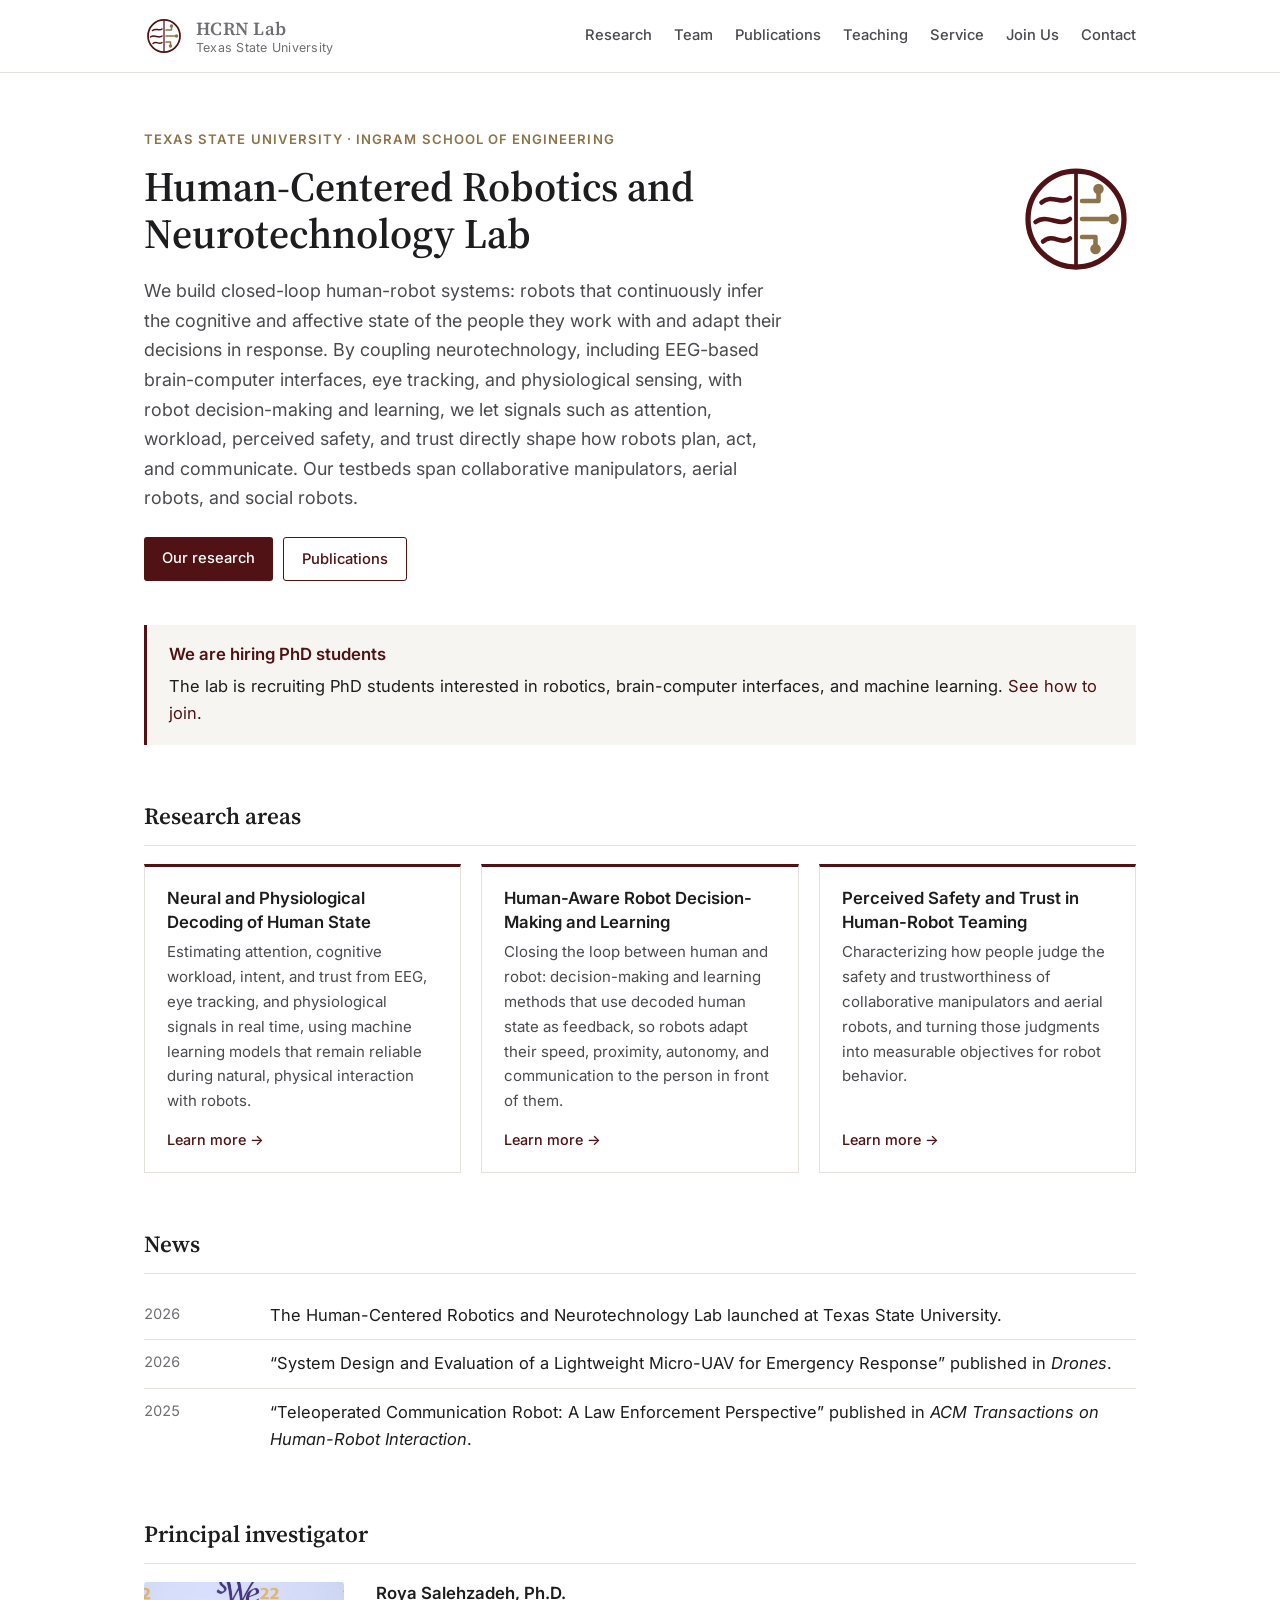
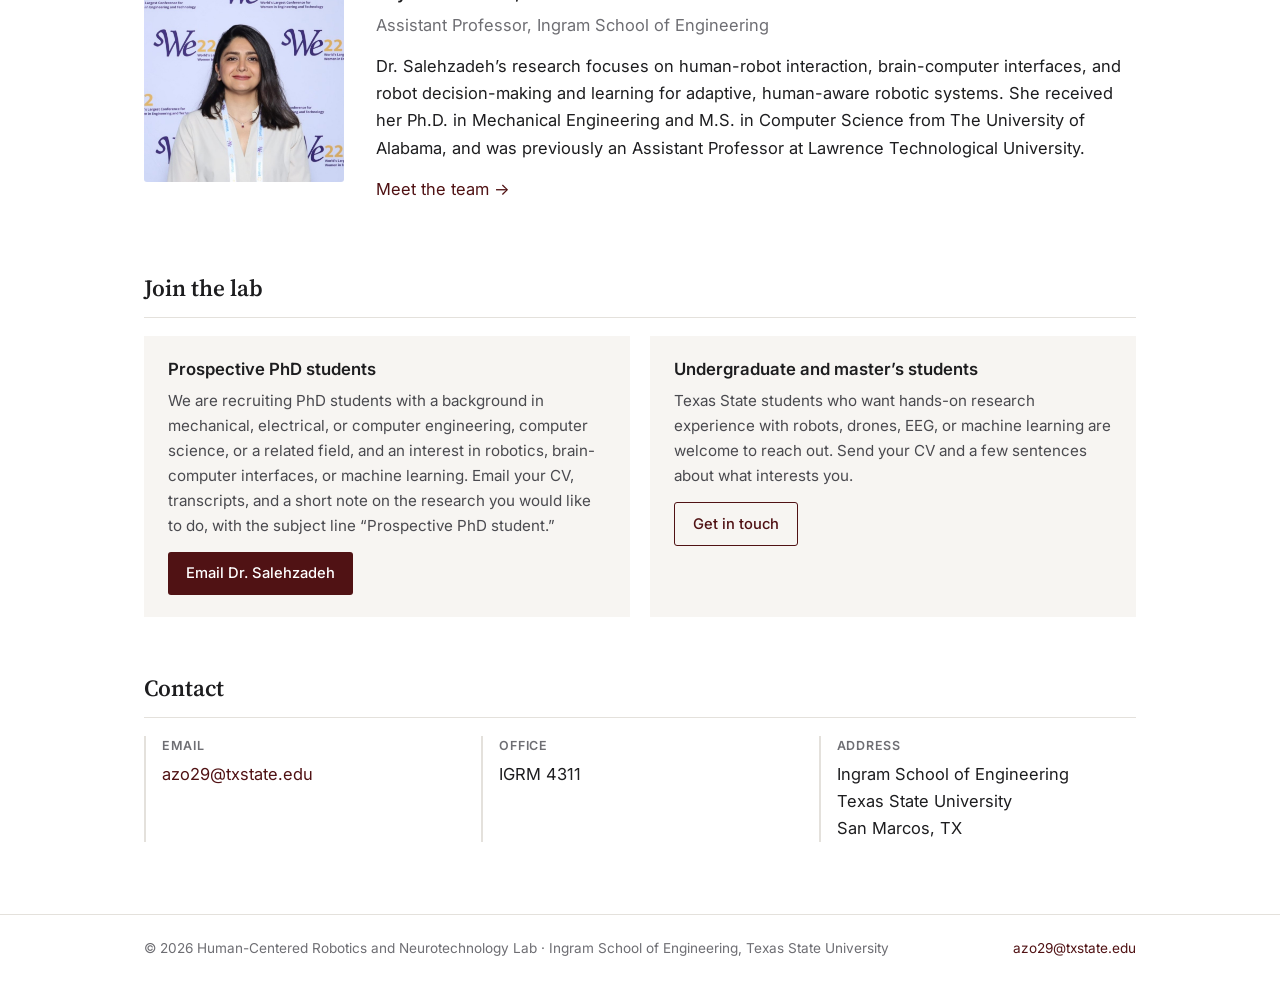
==== commit d8e614d2: "Refine lab description, research areas, project titles, and PI profile - Lab mission framed around c" ====
--- a/index.html
+++ b/index.html
@@ -33,10 +33,11 @@
         <p class="kicker">Texas State University &middot; Ingram School of Engineering</p>
         <h1>Human-Centered Robotics and Neurotechnology Lab</h1>
         <p class="mission">
-          We study how robots can understand and adapt to the people they work with. Our lab combines human-robot
-          interaction with neurotechnology, including EEG, brain-computer interfaces, and eye tracking, to measure
-          attention, workload, perceived safety, and trust, and uses those signals to make collaborative robots, drones,
-          and social robots safer and more responsive.
+          We build closed-loop human-robot systems: robots that continuously infer the cognitive and affective state of
+          the people they work with and adapt their decisions in response. By coupling neurotechnology, including
+          EEG-based brain-computer interfaces, eye tracking, and physiological sensing, with robot decision-making and
+          learning, we let signals such as attention, workload, perceived safety, and trust directly shape how robots
+          plan, act, and communicate. Our testbeds span collaborative manipulators, aerial robots, and social robots.
         </p>
         <div class="actions">
           <a class="button" href="projects.html">Our research</a>
@@ -58,18 +59,18 @@
       <h2>Research areas</h2>
       <div class="areas">
         <article>
-          <h3>Neuroadaptive Human-Robot Collaboration</h3>
-          <p>Using EEG, eye tracking, and other physiological signals to estimate a person&rsquo;s attention, workload, and trust in real time, so robots can adjust how they move and communicate.</p>
+          <h3>Neural and Physiological Decoding of Human State</h3>
+          <p>Estimating attention, cognitive workload, intent, and trust from EEG, eye tracking, and physiological signals in real time, using machine learning models that remain reliable during natural, physical interaction with robots.</p>
           <a href="projects.html">Learn more &rarr;</a>
         </article>
         <article>
-          <h3>Perceived Safety and Trust in Collaborative Robots</h3>
-          <p>Understanding how people judge whether a robot is safe to work next to, and how robot behavior, motion, and communication shape trust in shared workspaces.</p>
+          <h3>Human-Aware Robot Decision-Making and Learning</h3>
+          <p>Closing the loop between human and robot: decision-making and learning methods that use decoded human state as feedback, so robots adapt their speed, proximity, autonomy, and communication to the person in front of them.</p>
           <a href="projects.html">Learn more &rarr;</a>
         </article>
         <article>
-          <h3>Brain-Computer Interfaces and Human-Drone Interaction</h3>
-          <p>Controlling drones with brain signals and designing lightweight drones for emergency response, with a focus on how people and aerial robots work together.</p>
+          <h3>Perceived Safety and Trust in Human-Robot Teaming</h3>
+          <p>Characterizing how people judge the safety and trustworthiness of collaborative manipulators and aerial robots, and turning those judgments into measurable objectives for robot behavior.</p>
           <a href="projects.html">Learn more &rarr;</a>
         </article>
       </div>
@@ -92,8 +93,8 @@
           <h3>Roya Salehzadeh, Ph.D.</h3>
           <p class="muted">Assistant Professor, Ingram School of Engineering</p>
           <p>
-            Dr. Salehzadeh&rsquo;s research focuses on human-robot interaction, brain-computer interfaces, and machine
-            learning for adaptive robotic systems. She received her Ph.D. in Mechanical Engineering and M.S. in Computer
+            Dr. Salehzadeh&rsquo;s research focuses on human-robot interaction, brain-computer interfaces, and robot
+            decision-making and learning for adaptive, human-aware robotic systems. She received her Ph.D. in Mechanical Engineering and M.S. in Computer
             Science from The University of Alabama, and was previously an Assistant Professor at Lawrence Technological
             University.
           </p>
--- a/style.css
+++ b/style.css
@@ -230,11 +230,11 @@
 .brand-text strong { display: block; font-family: var(--serif); font-size: 1.15rem; font-weight: 600; }
 .brand-text span { display: block; font-size: 0.78rem; color: var(--ink-3); letter-spacing: 0.02em; }
 
-.lab-hero { display: grid; grid-template-columns: 1fr 220px; gap: 48px; align-items: center; padding: 8px 0 8px; }
+.lab-hero { display: grid; grid-template-columns: 1fr 120px; gap: 48px; align-items: center; padding: 8px 0 8px; }
 .lab-hero .kicker { font-size: 0.82rem; font-weight: 600; letter-spacing: 0.08em; text-transform: uppercase; color: var(--gold); margin: 0 0 12px; }
 .lab-hero h1 { font-family: var(--serif); font-size: 2.6rem; font-weight: 600; line-height: 1.15; margin: 0 0 18px; }
 .lab-hero .mission { font-size: 1.12rem; color: var(--ink-2); max-width: 640px; margin: 0 0 24px; }
-.lab-hero .logo-big { width: 220px; height: 220px; }
+.lab-hero .logo-big { width: 120px; height: 120px; align-self: start; margin-top: 30px; }
 .actions { display: flex; flex-wrap: wrap; gap: 10px; }
 .button.ghost { background: transparent; color: var(--accent); border: 1px solid var(--accent); }
 .button.ghost:hover { background: var(--paper-2); }
@@ -257,10 +257,18 @@
 
 @media (max-width: 860px) {
   .lab-hero { grid-template-columns: 1fr; gap: 24px; }
-  .lab-hero .logo-big { width: 120px; height: 120px; order: -1; }
+  .lab-hero .logo-big { width: 72px; height: 72px; order: -1; margin-top: 0; }
   .areas, .join, .contact-grid { grid-template-columns: 1fr; }
 }
 @media (max-width: 560px) {
   .lab-hero h1 { font-size: 2rem; }
   .brand img { width: 34px; height: 34px; }
 }
+
+/* PI profile details */
+.pi-details { display: grid; grid-template-columns: repeat(2, minmax(0, 1fr)); gap: 30px 40px; margin-top: 34px; }
+.pi-details h3 { font-size: 0.8rem; font-weight: 600; letter-spacing: 0.08em; text-transform: uppercase; color: var(--gold); margin: 0 0 10px; }
+.pi-details .dated li { padding: 7px 0; font-size: 0.94rem; }
+.pi-details .plain li { font-size: 0.94rem; margin-bottom: 6px; }
+.pi-details .wide { grid-column: 1 / -1; }
+@media (max-width: 860px) { .pi-details { grid-template-columns: 1fr; } }
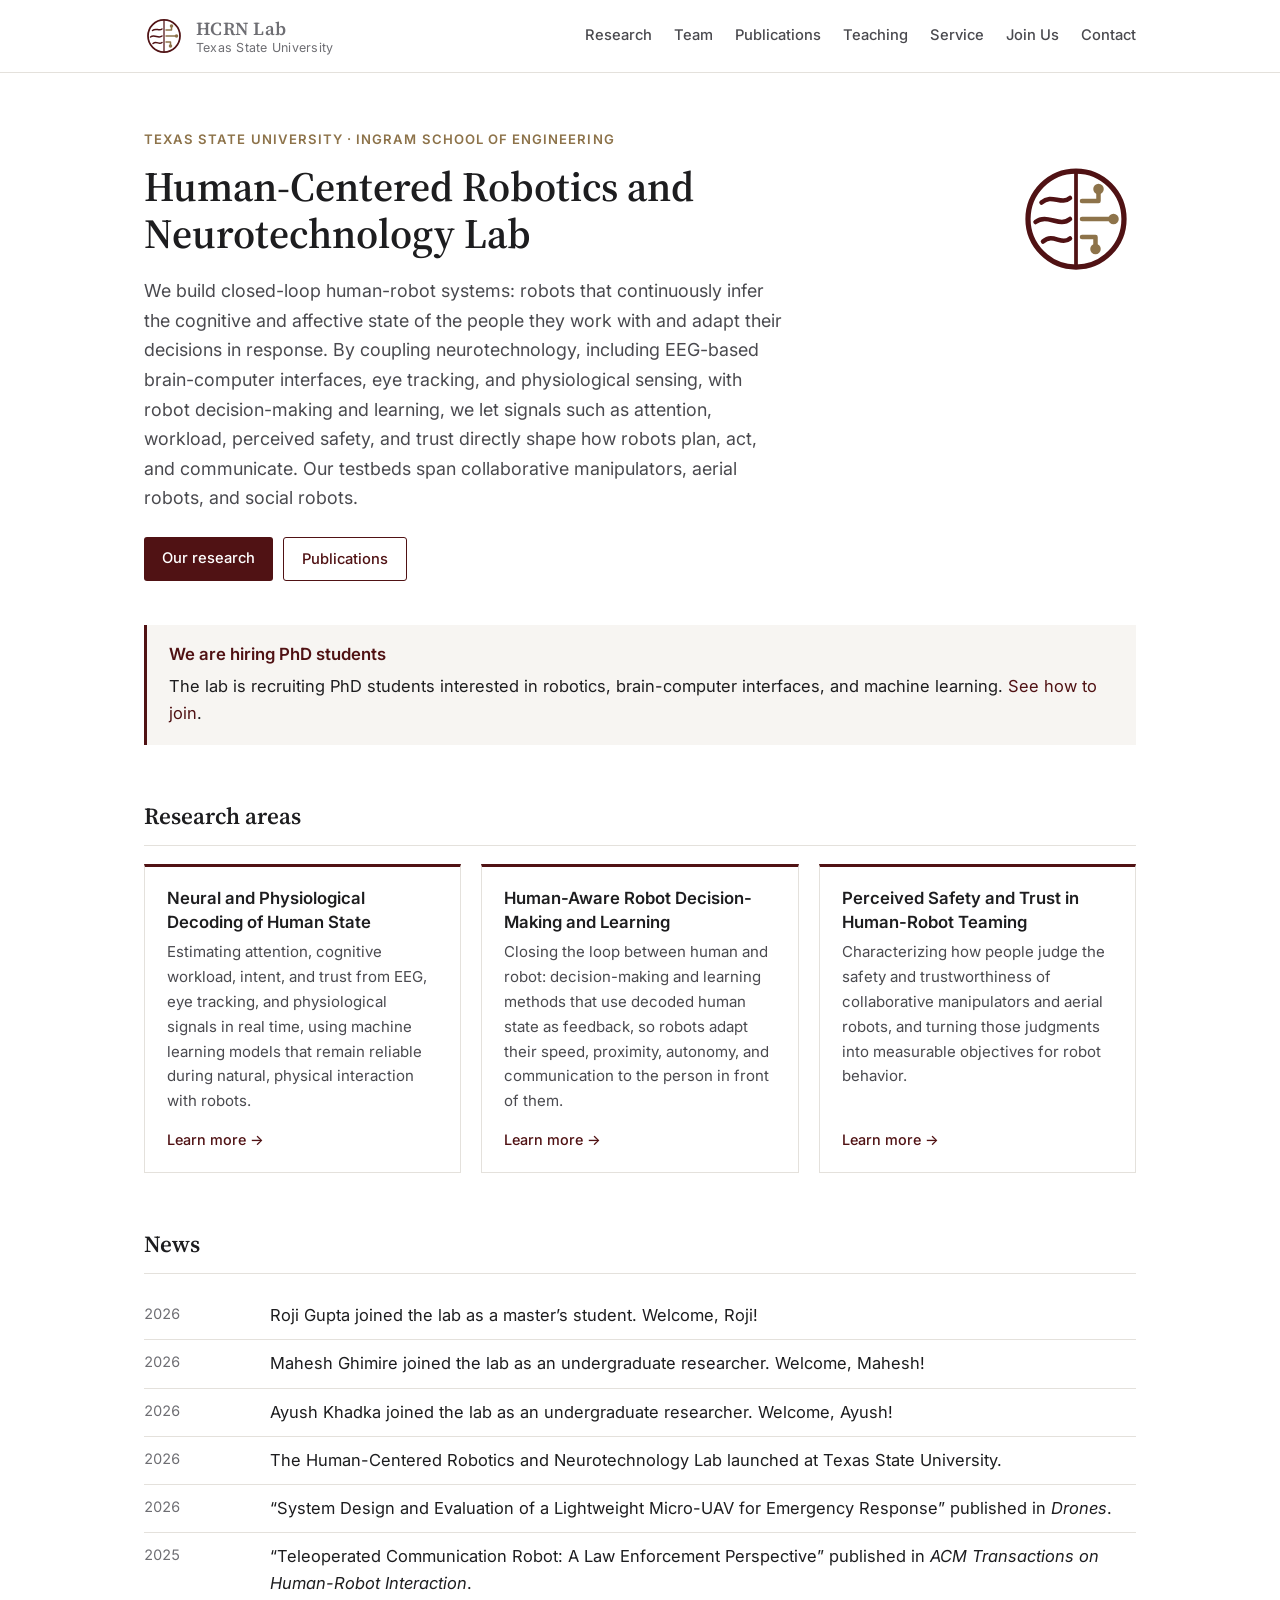
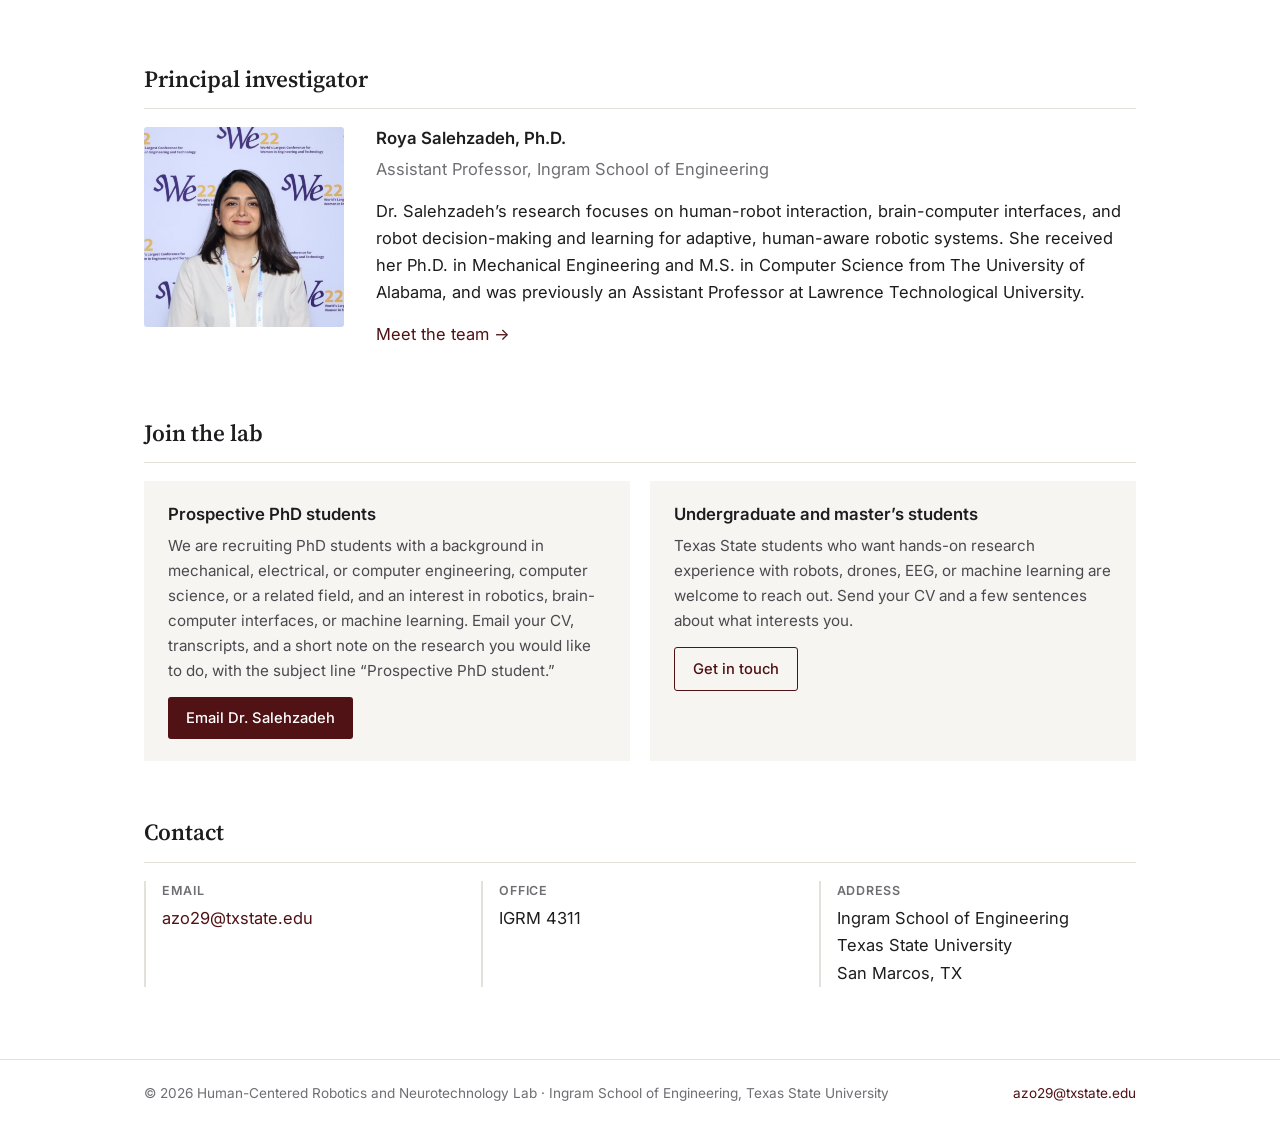
==== commit d413da06: "Add news items for new lab members Co-Authored-By: Claude Opus 5.5 <noreply@anthropic.com> Claude-Se" ====
--- a/index.html
+++ b/index.html
@@ -8,13 +8,13 @@
   <link rel="preconnect" href="https://fonts.googleapis.com">
   <link rel="preconnect" href="https://fonts.gstatic.com" crossorigin>
   <link href="https://fonts.googleapis.com/css2?family=Inter:wght@400;500;600&family=Source+Serif+4:opsz,wght@8..60,600&display=swap" rel="stylesheet">
-  <link rel="stylesheet" href="style.css">
+  <link rel="stylesheet" href="style.css?v=6">
   <link rel="icon" href="images/logo.svg" type="image/svg+xml">
 </head>
 <body>
   <header class="site-header">
     <div class="bar">
-      <a class="brand" href="index.html"><img src="images/logo.svg" alt=""><span class="brand-text"><strong>HCRN Lab</strong><span>Texas State University</span></span></a>
+      <a class="brand" href="index.html"><img src="images/logo.svg" alt="" width="40" height="40"><span class="brand-text"><strong>HCRN Lab</strong><span>Texas State University</span></span></a>
       <nav class="nav" aria-label="Main">
         <a href="projects.html">Research</a>
         <a href="team.html">Team</a>
@@ -44,7 +44,7 @@
           <a class="button ghost" href="publications.html">Publications</a>
         </div>
       </div>
-      <img class="logo-big" src="images/logo.svg" alt="HCRN Lab logo">
+      <img class="logo-big" src="images/logo.svg" alt="HCRN Lab logo" width="120" height="120">
     </section>
 
     <div class="callout">
@@ -79,6 +79,9 @@
     <section>
       <h2>News</h2>
       <ul class="news">
+        <li><time>2026</time><span>Roji Gupta joined the lab as a master&rsquo;s student. Welcome, Roji!</span></li>
+        <li><time>2026</time><span>Mahesh Ghimire joined the lab as an undergraduate researcher. Welcome, Mahesh!</span></li>
+        <li><time>2026</time><span>Ayush Khadka joined the lab as an undergraduate researcher. Welcome, Ayush!</span></li>
         <li><time>2026</time><span>The Human-Centered Robotics and Neurotechnology Lab launched at Texas State University.</span></li>
         <li><time>2026</time><span>&ldquo;System Design and Evaluation of a Lightweight Micro-UAV for Emergency Response&rdquo; published in <i>Drones</i>.</span></li>
         <li><time>2025</time><span>&ldquo;Teleoperated Communication Robot: A Law Enforcement Perspective&rdquo; published in <i>ACM Transactions on Human-Robot Interaction</i>.</span></li>
--- a/style.css
+++ b/style.css
@@ -272,3 +272,5 @@
 .pi-details .plain li { font-size: 0.94rem; margin-bottom: 6px; }
 .pi-details .wide { grid-column: 1 / -1; }
 @media (max-width: 860px) { .pi-details { grid-template-columns: 1fr; } }
+.project.noimg { grid-template-columns: 1fr; }
+.project img.fit { object-fit: contain; background: #fff; border: 1px solid var(--line); padding: 6px; }
